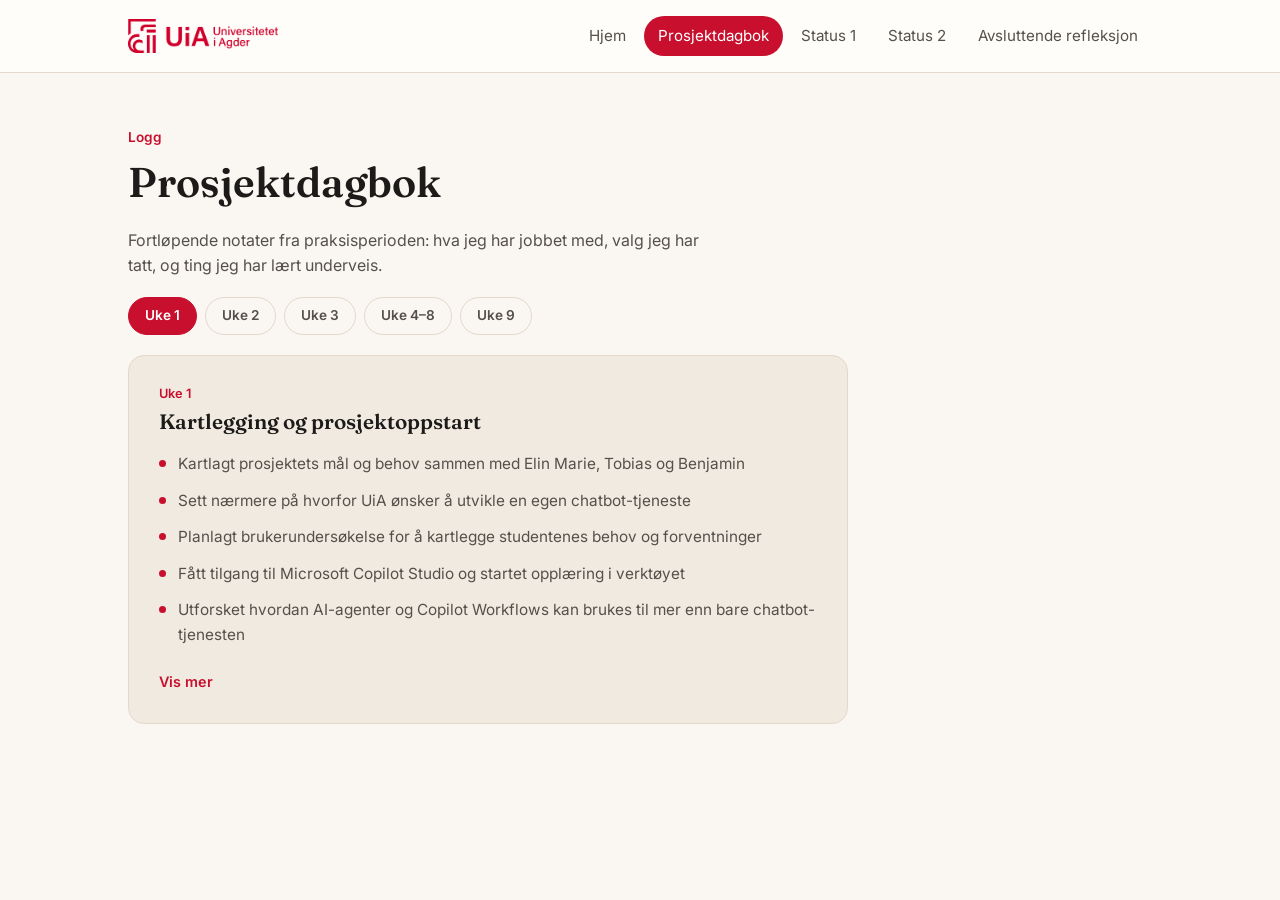
==== dagbok.html @ 5c8a00c5 "Del opp siden i flere filer, legg til uke 4–8 og Power Automate-logo" ====
<!DOCTYPE html>
<html lang="no">
<head>
<meta charset="UTF-8">
<meta name="viewport" content="width=device-width, initial-scale=1.0">
<title>Prosjektdagbok &mdash; Praksis hos UiA</title>
<link rel="stylesheet" href="css/style.css">
</head>
<body>

<header>
  <div class="header-inner">
    <a href="index.html" class="logo-lockup" aria-label="Til forsiden">
      <img class="logo-mark logo-mark-full" src="images/uia-logo.png" alt="Universitetet i Agder">
    </a>
    <button class="menu-toggle" id="menuToggle" aria-label="Åpne meny" aria-expanded="false"><span></span></button>
    <nav class="primary" id="primaryNav">
      <a href="index.html">Hjem</a>
      <a href="dagbok.html" class="active" aria-current="page">Prosjektdagbok</a>
      <a href="status-1.html">Status 1</a>
      <a href="status-2.html">Status 2</a>
      <a href="refleksjon.html">Avsluttende refleksjon</a>
    </nav>
  </div>
</header>

<main class="wrap">
  <div class="page-header">
    <div class="kicker">Logg</div>
    <h1>Prosjektdagbok</h1>
    <p>Fortløpende notater fra praksisperioden: hva jeg har jobbet med, valg jeg har tatt, og ting jeg har lært underveis.</p>
    <nav class="week-nav">
      <a href="#uke-1" class="week-nav-item active" data-week="uke-1">Uke 1</a>
      <a href="#uke-2" class="week-nav-item" data-week="uke-2">Uke 2</a>
      <a href="#uke-3" class="week-nav-item" data-week="uke-3">Uke 3</a>
      <a href="#uke-4-8" class="week-nav-item" data-week="uke-4-8">Uke 4–8</a>
      <a href="#uke-9" class="week-nav-item" data-week="uke-9">Uke 9</a>
    </nav>
  </div>
  <section class="block" style="border-top:none; padding-top:0;">
    <div class="task-card journal-card week-panel active" id="uke-1">
      <div class="kicker" style="margin-bottom:6px;">Uke 1</div>
      <h3 style="font-family:'Fraunces',serif; font-size:1.3rem; margin-bottom:16px;">Kartlegging og prosjektoppstart</h3>
      <ul class="goal-list" style="margin-bottom:22px;">
        <li>Kartlagt prosjektets mål og behov sammen med Elin Marie, Tobias og Benjamin</li>
        <li>Sett nærmere på hvorfor UiA ønsker å utvikle en egen chatbot-tjeneste</li>
        <li>Planlagt brukerundersøkelse for å kartlegge studentenes behov og forventninger</li>
        <li>Fått tilgang til Microsoft Copilot Studio og startet opplæring i verktøyet</li>
        <li>Utforsket hvordan AI-agenter og Copilot Workflows kan brukes til mer enn bare chatbot-tjenesten</li>
      </ul>
      <div class="journal-toggle">
        <button type="button" class="journal-open-btn">Vis mer</button>
        <div class="journal-more">
          <p>Denne uken har i hovedsak vært preget av oppstart, kartlegging og det å få en felles forståelse av hva vi ønsker å utvikle. Jeg hadde et møte sammen med Elin Marie, Tobias og Benjamin hvor vi gikk gjennom prosjektet, behovet for tjenesten og hvilke muligheter vi ser for videre utvikling.</p>
          <p>Bakgrunnen for prosjektet er blant annet en studentundersøkelse som UiA tidligere har gjennomført, hvor det har kommet frem et behov for å gjøre det enklere for studenter og andre brukere å finne informasjon på universitetets nettsider. Jeg skal sette meg nærmere inn i resultatene fra denne undersøkelsen, men ønsker også å gjennomføre en egen brukerundersøkelse. Tanken er å gjøre denne så enkel og tilgjengelig som mulig, blant annet gjennom oppslag på campus og deling i relevante Facebook-grupper og Discord-kanaler. På den måten kan vi få bedre innsikt i hva brukerne faktisk trenger, uten å gjøre undersøkelsen til en stor belastning i en allerede travel studiehverdag.</p>
          <p>Vi diskuterte også hvordan UiA ønsker å være en aktør som ligger langt fremme innen KI-utvikling, og så på hvordan andre universiteter har forsøkt å løse lignende behov. I flere tilfeller har utviklingen blitt satt ut til eksterne aktører, noe som gjør det interessant å undersøke hvilke muligheter UiA selv har til å utvikle og videreutvikle slike løsninger.</p>
          <p>Jeg har denne uken også fått tilgang til Microsoft Copilot Studio og Azure, som er verktøyene vi skal arbeide videre med. En viktig del av starten blir derfor å sette meg inn i hvordan verktøyene fungerer gjennom opplæringsmateriell og praktisk testing. Jeg ønsker å forstå mulighetene og begrensningene i verktøyet før jeg begynner å utvikle konkrete løsninger.</p>
          <p>Under møtet fikk vi også demonstrert hvordan AI-agenter kan brukes til andre oppgaver enn selve chatbot-tjenesten. Vi så blant annet hvordan en agent kunne booke et møterom, invitere riktige personer og skrive en møtebeskrivelse basert på en enkel prompt. Dette gjorde det tydelig at prosjektet kan ha flere mulige bruksområder enn vi først hadde tenkt.</p>
          <p>Siden prosjektet fortsatt er i en tidlig fase, har jeg fått relativt frie tøyler til å utforske ulike muligheter. Dersom jeg oppdager andre nyttige bruksområder for Copilot eller Workflows underveis, er det derfor ønskelig at jeg undersøker disse nærmere og vurderer om de kan være relevante for UiA.</p>
          <p>En viktig refleksjon jeg tar med meg fra denne første uken, er hvor viktig det er å kartlegge behovet før man begynner å bygge løsningen. Dette er noe jeg kjenner igjen fra tidligere fag innen blant annet prosjektledelse, objektorientert utvikling og design. Det er lett å begynne å utvikle fordi man har en idé om hva man ønsker å lage, men dersom man ikke først forstår problemet, brukerne og mulighetene man har tilgjengelig, risikerer man å bruke mye tid på å utvikle noe som ikke faktisk løser det riktige problemet. Derfor kommer behovskartlegging og utforskning til å være et viktig fokus for meg i starten av prosjektet.</p>
          <button type="button" class="journal-close-btn">Vis mindre</button>
        </div>
      </div>
    </div>

    <div class="task-card journal-card week-panel" id="uke-2">
      <div class="kicker" style="margin-bottom:6px;">Uke 2</div>
      <h3 style="font-family:'Fraunces',serif; font-size:1.3rem; margin-bottom:16px;">Utforsking av Copilot Studio og brukerbehov</h3>
      <ul class="goal-list" style="margin-bottom:22px;">
        <li>Utforsket flere muligheter i Microsoft Copilot Studio gjennom kurs og videoer</li>
        <li>Sett nærmere på hvordan flows og agenter kan kobles sammen med verktøy og automatiseringer</li>
        <li>Evaluert hvor godt agenten svarer, og om den håndterer sensitiv informasjon trygt</li>
        <li>Sendt ut en brukerundersøkelse til studenter og ansatte</li>
        <li>Sammenlignet UiAs nettsider med andre norske universiteter sine KI-tjenester</li>
      </ul>
      <div class="journal-toggle">
        <button type="button" class="journal-open-btn">Vis mer</button>
        <div class="journal-more">
          <p>Denne uken har jeg videre utforsket mulighetene i Microsoft Copilot Studio. Jeg har fulgt Microsoft-kurs og sett relevante YouTube-videoer for å få en bedre forståelse av verktøyene og funksjonene i plattformen.</p>
          <p>Jeg har særlig sett nærmere på flows og agenter, og hvordan disse kan kobles sammen med ulike verktøy og automatiseringer. Dette gjør det mulig å utvikle funksjoner som ikke er tilgjengelige som vanlige innstillinger eller innebygde funksjoner i Copilot Studio.</p>
          <p>Vi opplever at agenten allerede kan besvare mange spørsmål fra studenter og ansatte. Derfor har vi arbeidet med å evaluere hvor godt den svarer på ulike henvendelser, om den håndterer sensitiv informasjon på en trygg måte, og om det finnes risiko for at den deler informasjon den ikke burde dele.</p>
          <p>Mot slutten av dagen laget jeg også en brukerundersøkelse som ble sendt ut til studenter og ansatte ved universitetet. Målet er å få bedre innsikt i hvilke behov brukerne faktisk har, og hva de forventer av en slik chatbot.</p>
          <p>I starten av dagen undersøkte jeg nettsidene til flere andre norske universiteter for å se om de hadde en lignende KI-tjeneste. Sammenlignet med disse fremstår UiAs nettsider som godt utviklet og oversiktlige. Flere av de andre nettstedene inneholder mye informasjon og tilbyr mange ulike løsninger, men det kan være vanskelig å finne frem fordi brukeren må navigere gjennom mange lenker. UiA har derfor et godt utgangspunkt for å bruke en chatbot som kan gjøre det enda enklere for studenter, ansatte og eksterne brukere å finne riktig informasjon.</p>
          <button type="button" class="journal-close-btn">Vis mindre</button>
        </div>
      </div>
    </div>

    <div class="task-card journal-card week-panel" id="uke-3">
      <div class="kicker" style="margin-bottom:6px;">Uke 3</div>
      <h3 style="font-family:'Fraunces',serif; font-size:1.3rem; margin-bottom:16px;">Analyse av brukerundersøkelsen og teknisk videreutvikling</h3>
      <ul class="goal-list" style="margin-bottom:22px;">
        <li>Analysert resultatene fra brukerundersøkelsen og brukt dem til å forme tjenesten videre</li>
        <li>Filmet en statusvideo sammen med kollegene</li>
        <li>Startet teknisk arbeid med en flow som skal oppsummere samtaler og opprette saker automatisk</li>
        <li>Fortsatte evalueringen av agenten, med fokus på mulige sikkerhetshull</li>
      </ul>
      <div class="journal-toggle">
        <button type="button" class="journal-open-btn">Vis mer</button>
        <div class="journal-more">
          <p>Denne uken brukte jeg tid på å analysere resultatene fra brukerundersøkelsen og forme tjenesten ut fra dataene vi samlet inn. Et funn som overrasket oss, var at mange hadde en positiv holdning til en chatbot. Den positive holdningen kan muligens henge sammen med den raske utviklingen innen KI-agenter de siste årene.</p>
          <p>Jeg filmet også en statusvideo sammen med kollegene mine. I tillegg startet jeg på det tekniske arbeidet med å lage en flow og utvikle en funksjon for KI-agenten. Målet er at agenten skal kunne oppsummere samtalen med brukeren og automatisk opprette en sak når den ikke klarer å løse henvendelsen selv.</p>
          <p>Jeg brukte mye tid på dette arbeidet, og jeg undersøker fortsatt om funksjonen er mulig å gjennomføre innenfor rammene av Copilot Studio. Det er derfor fortsatt usikkert om dette er noe agenten kan gjøre, eller om det krever en annen teknisk løsning.</p>
          <p>Videre fortsatte jeg med evalueringen av agenten, med fokus på å avdekke eventuelle sikkerhetshull.</p>
          <button type="button" class="journal-close-btn">Vis mindre</button>
        </div>
      </div>
    </div>

    <div class="task-card journal-card week-panel" id="uke-4-8">
      <div class="kicker" style="margin-bottom:6px;">Uke 4–8</div>
      <h3 style="font-family:'Fraunces',serif; font-size:1.3rem; margin-bottom:16px;">Prioriteringer, kunnskapskilder og samarbeid på tvers</h3>
      <ul class="goal-list" style="margin-bottom:22px;">
        <li>Skrotet funksjonen for oppsummering og videresending av samtaler til UiA-hjelp etter en ny prioritering</li>
        <li>Tatt kontakt med personvernombudet for å gjennomføre en ROS-analyse før publisering til testing</li>
        <li>Automatisert konvertering og sortering av kunnskapskilder til Word-filer med et skript laget med Claude</li>
        <li>Brukt Power Automate og Copilot flows i arbeidet med funksjonen jeg forsøkte å utvikle</li>
        <li>Møtt en annen avdeling på UiA som har en lignende løsning, og sammenlignet de to prosjektene</li>
      </ul>
      <div class="journal-toggle">
        <button type="button" class="journal-open-btn">Vis mer</button>
        <div class="journal-more">
          <p>Det har vært travelt de siste ukene, og jeg har derfor glemt å legge inn jevnlige oppdateringer. Jeg slår derfor sammen de siste ukene og oppsummerer arbeidet mitt.</p>
          <p>Det går veldig bra med prosjektet. Jeg har fått mye tillit og frihet til å styre arbeidsdagene mine slik jeg selv ønsker, noe som har gjort at jeg har kunnet jobbe ganske selvstendig med ulike deler av løsningen.</p>
          <p>De siste ukene har jeg blant annet jobbet med å utvikle en funksjon som skulle oppsummere samtaler der AI-agenten ikke klarte å løse studentens spørsmål, og deretter sende oppsummeringen videre til UiA-hjelp på vegne av studenten. Til dette brukte jeg Power Automate og Copilot flows. Vi fant imidlertid ut at dette ikke var en funksjon vi burde prioritere. Det krevde også en del administrative tilganger for å kunne gjennomføres, så vi valgte å skrote ideen.</p>
          <p>Vi opplever nå at hovedløsningen begynner å bli klar for publisering til testing. Jeg har derfor tatt kontakt med personvernombudet, og neste uke skal vi ha et møte for å gjennomføre en ROS-analyse.</p>
          <p>En annen større oppgave har vært å samle og strukturere kunnskapskilder som lå spredt på ulike steder. Disse måtte konverteres til Word-filer og lastes opp til et SharePoint-bibliotek. Dette var i utgangspunktet en svært tidkrevende og manuell prosess, så jeg automatiserte arbeidet ved å lage et skript med Claude. Skriptet konverterer og organiserer dokumentene automatisk i kategoriserte mapper. Det eneste som gjenstår nå, er å laste dokumentene opp til SharePoint.</p>
          <p>I løpet av høstferien oppdaget vi at en annen avdeling på UiA allerede hadde utviklet en lignende løsning. Jeg gjorde derfor litt research, fant ut hvem som hadde utviklet den, og arrangerte et møte for å bli bedre kjent med prosjektet deres. Vi ga dem også tilgang til å teste vår løsning, slik at vi kunne sammenligne de to prosjektene.</p>
          <p>Løsningen de har, er en ferdig utviklet tjeneste som UiA kjøper fra en ekstern leverandør. Dette gjorde at vi begynte å diskutere om det kunne være interessant å undersøke hvordan en tilsvarende tjeneste kunne utvikles og driftes internt. Samtidig viser dette hvor viktig kommunikasjon mellom avdelinger er. Her har to forskjellige avdelinger i praksis jobbet med svært like løsninger uten å vite om hverandres arbeid. Vi kan derfor ha brukt betydelig tid på å utvikle noe som kanskje ikke vil bli tatt i bruk, fordi det allerede finnes en løsning som dekker mye av det samme behovet.</p>
          <button type="button" class="journal-close-btn">Vis mindre</button>
        </div>
      </div>
    </div>

    <div class="task-card journal-card week-panel" id="uke-9">
      <div class="kicker" style="margin-bottom:6px;">Uke 9</div>
      <h3 style="font-family:'Fraunces',serif; font-size:1.15rem; margin-bottom:8px; color: var(--ink-soft);">Kommer snart</h3>
      <p style="margin-bottom:0;">Innholdet legges til fortløpende etter hvert som ting endres og prosjektet utvikler seg.</p>
    </div>
  </section>
</main>

<script src="js/main.js"></script>

</body>
</html>
---- css/style.css ----
@import url('https://fonts.googleapis.com/css2?family=Fraunces:opsz,wght@9..144,400;9..144,500;9..144,600;9..144,700&family=Inter:wght@400;500;600;700&display=swap');

:root{
  --red: #C8102E;
  --red-deep: #8F0B21;
  --ink: #1C1B1A;
  --ink-soft: #55504B;
  --bg: #FAF7F2;
  --panel: #F1EAE0;
  --line: #E2D9CB;
  --cream: #FFFDF9;
  --max: 1080px;
}

*{ box-sizing: border-box; }
html{ scroll-behavior: smooth; }
body{
  margin:0;
  background: var(--bg);
  color: var(--ink);
  font-family: 'Inter', -apple-system, sans-serif;
  font-size: 16px;
  line-height: 1.6;
  -webkit-font-smoothing: antialiased;
}
h1,h2,h3{
  font-family: 'Fraunces', serif;
  font-weight: 600;
  line-height: 1.15;
  margin: 0 0 .5em;
  color: var(--ink);
}
p{ margin: 0 0 1em; color: var(--ink-soft); max-width: 62ch; }
a{ color: inherit; }
img{ max-width:100%; display:block; }
.wrap{ max-width: var(--max); margin: 0 auto; padding: 0 28px; }

/* focus visibility */
a:focus-visible, button:focus-visible{
  outline: 2px solid var(--red);
  outline-offset: 3px;
}

/* ---------- Header ---------- */
header{
  position: sticky; top:0; z-index: 40;
  background: var(--cream);
  border-bottom: 1px solid var(--line);
}
.header-inner{
  display:flex; align-items:center; justify-content:space-between;
  padding: 16px 28px;
  max-width: var(--max); margin:0 auto;
}
.logo-lockup{ display:flex; align-items:center; gap:12px; text-decoration:none; }
.logo-mark{ height:32px; width:auto; flex:0 0 auto; }
.logo-mark-full{ height:34px; }
.logo-text{ font-family:'Fraunces', serif; font-weight:600; font-size:1.05rem; color:var(--ink); letter-spacing:.01em; }
.logo-text span{ color: var(--red); }

nav.primary{ display:flex; gap: 4px; }
nav.primary a{
  text-decoration:none;
  color: var(--ink-soft);
  font-size:.95rem;
  padding: 8px 14px;
  border-radius: 999px;
  transition: background .15s ease, color .15s ease;
  cursor:pointer;
}
nav.primary a:hover{ background: var(--panel); color: var(--ink); }
nav.primary a.active{ background: var(--red); color:#fff; }

.menu-toggle{
  display:none;
  background:none; border:1px solid var(--line); border-radius:8px;
  width:40px; height:40px; cursor:pointer;
  align-items:center; justify-content:center;
}
.menu-toggle span, .menu-toggle span::before, .menu-toggle span::after{
  content:''; display:block; width:18px; height:2px; background: var(--ink);
  position:relative; transition: transform .2s ease, opacity .2s ease;
}
.menu-toggle span::before{ position:absolute; top:-6px; }
.menu-toggle span::after{ position:absolute; top:6px; }

@media (max-width: 760px){
  nav.primary{
    position:absolute; top: 100%; left:0; right:0;
    background: var(--cream);
    border-bottom: 1px solid var(--line);
    flex-direction:column; padding: 8px 20px 16px;
    display:none;
  }
  nav.primary.open{ display:flex; }
  nav.primary a{ padding: 12px 8px; border-radius:6px; }
  .menu-toggle{ display:flex; }
}

/* ---------- Hero ---------- */
.hero{
  padding: 72px 0 56px;
  position: relative;
  overflow:hidden;
}
.hero::before{
  content:'';
  position:absolute; right:-120px; top:-160px;
  width:420px; height:420px; border-radius:50%;
  background: radial-gradient(circle at 30% 30%, rgba(200,16,46,.10), rgba(200,16,46,0) 70%);
  pointer-events:none;
}
.hero-grid{
  display:grid;
  grid-template-columns: 1.1fr .9fr;
  gap: 48px;
  align-items:center;
}
.eyebrow-line{
  display:flex; align-items:center; gap:10px;
  color: var(--red); font-weight:600; font-size:.85rem;
  margin-bottom: 18px;
}
.eyebrow-line::before{ content:''; width:22px; height:2px; background: var(--red); display:block; }
.hero h1{ font-size: clamp(2.1rem, 4.2vw, 3.1rem); max-width: 14ch; }
.hero .role{ font-size:1.1rem; color: var(--red-deep); font-weight:600; margin-bottom:14px; font-family:'Fraunces',serif;}
.hero p.lead{ font-size:1.05rem; max-width:46ch; }

.progress-track{ margin-top:22px; max-width:46ch; }
.progress-label{ font-size:.85rem; font-weight:600; color: var(--ink-soft); margin-bottom:8px; }
.progress-bar{ height:8px; border-radius:999px; background: var(--panel); border:1px solid var(--line); overflow:hidden; }
.progress-fill{ height:100%; border-radius:999px; background: var(--red); }

.photo-swap{
  position:relative;
  border-radius: 18px;
  overflow:hidden;
  width: 300px;
  height: 380px;
  box-shadow: 0 20px 45px -20px rgba(28,27,26,.35);
  border: 1px solid var(--line);
}
.hero-side{ display:flex; flex-direction:column; align-items:center; gap:16px; }
.social-row{ display:flex; align-items:center; justify-content:center; gap:20px; }
.social-row a{
  display:flex; align-items:center; justify-content:center;
  opacity:.85; transition: opacity .15s ease, transform .15s ease;
}
.social-row a:hover{ opacity:1; transform: translateY(-2px); }
.social-row img{ height:30px; width:auto; object-fit:contain; display:block; }
.photo-swap img{
  position:absolute; inset:0; width:100%; height:100%; object-fit:cover;
  opacity:0; transition: opacity .5s ease;
}
.photo-swap img.active{ opacity:1; }
.photo-dots{ position:absolute; bottom:14px; left:50%; transform:translateX(-50%); display:flex; gap:8px; }
.photo-dots button{
  width:9px; height:9px; border-radius:50%; border:none; background:rgba(255,255,255,.55);
  cursor:pointer; padding:0;
}
.photo-dots button.active{ background:#fff; box-shadow: 0 0 0 2px rgba(200,16,46,.7); }

/* ---------- Sections ---------- */
section.block{ padding: 56px 0; border-top: 1px solid var(--line); }
section.block .kicker{
  font-size:.8rem; font-weight:600; color: var(--red); text-transform:none;
  margin-bottom:10px;
}
.two-col{ display:grid; grid-template-columns: .8fr 1.2fr; gap: 44px; }
.two-col h2{ font-size: 1.7rem; }

.task-card{
  background: var(--panel);
  border: 1px solid var(--line);
  border-radius: 16px;
  padding: 28px 30px;
}
.task-card p{ color: var(--ink); max-width: 68ch; }
.task-card p:last-child{ margin-bottom:0; }
.journal-card{ max-width: 720px; }

.week-nav{ display:flex; gap:8px; margin-top:18px; flex-wrap:wrap; }
.week-nav-item{
  font-size:.85rem; font-weight:600; padding:7px 16px; border-radius:999px;
  border: 1px solid var(--line); text-decoration:none; color: var(--ink-soft);
  transition: background .15s ease, color .15s ease;
  background: transparent; cursor:pointer;
}
.week-nav-item.active{ background: var(--red); border-color: var(--red); color:#fff; }
.week-nav-item.disabled{ color:#b6afa6; cursor:default; }

.week-panel{ display:none; }
.week-panel.active{ display:block; }

.journal-open-btn, .journal-close-btn{
  list-style:none; cursor:pointer;
  color: var(--red); font-weight:600; font-size:.9rem;
  display:inline-block; margin-top:4px;
  background:none; border:none; padding:0; font-family:inherit;
}
.journal-more{ margin-top:16px; display:none; }
.journal-more p:last-child{ margin-bottom:0; }
.journal-more .journal-close-btn{ margin-top:16px; }
.journal-toggle.is-open .journal-more{ display:block; }
.journal-toggle.is-open .journal-open-btn{ display:none; }

.goal-list{ list-style:none; margin: 18px 0 0; padding:0; display:grid; gap:12px; }
.goal-list li{
  display:flex; gap:12px; align-items:flex-start;
  color: var(--ink-soft); font-size:.96rem;
}
.goal-list li::before{
  content:''; width:7px; height:7px; border-radius:50%; background: var(--red);
  margin-top:8px; flex:0 0 auto;
}

/* ---------- Footer / partners ---------- */
footer{ border-top: 1px solid var(--line); padding: 40px 0 50px; }
.partner-row{ display:flex; align-items:center; gap:36px; flex-wrap:wrap; opacity:.9; }
.partner-badge{ display:flex; align-items:center; gap:10px; font-family:'Fraunces',serif; font-weight:600; color: var(--ink-soft); }
.partner-badge .dot{ width:10px; height:10px; border-radius:50%; background: var(--red); }
.partner-logo{ height:32px; width:auto; }
.partner-logo-hjelp{ height:22px; }
.partner-logo-copilot{ height:46px; }
.partner-logo-azure{ height:28px; }
.partner-logo-automate{ height:28px; }
.partner-logo-claude{ height:22px; }
.partner-logo-chatgpt{ height:44px; }
.tools-kicker{ color: var(--red); font-weight:600; font-size:.8rem; margin-bottom:14px; }
footer .fine{ margin-top:28px; font-size:.85rem; color:#8b857e; }

/* ---------- Sub pages (journal/status/reflection) ---------- */
.page-header{ padding: 54px 0 20px; }
.page-header .kicker{ color:var(--red); font-weight:600; font-size:.85rem; margin-bottom:10px; }
.page-header h1{ font-size: clamp(1.9rem, 3.4vw, 2.6rem); max-width: 20ch; }
.page-header p{ max-width: 60ch; }

.empty-state{
  border: 1px dashed var(--line);
  background: var(--cream);
  border-radius: 16px;
  padding: 48px 34px;
  text-align:left;
  max-width: 620px;
}
.empty-state .mark{
  width:38px; height:38px; border-radius:10px;
  background: var(--panel);
  display:flex; align-items:center; justify-content:center;
  margin-bottom:18px;
  color: var(--red); font-family:'Fraunces',serif; font-weight:600;
}
.empty-state h3{ font-size:1.15rem; margin-bottom:8px; }
.empty-state p{ margin-bottom:0; font-size:.95rem; }

/* ---------- Status 1: byggeklosser og monitor ---------- */
.step-grid{
  display:grid; grid-template-columns: repeat(3, 1fr); gap:20px;
  margin-top:8px;
}
.step-card{
  background: var(--panel); border:1px solid var(--line); border-radius:16px;
  padding:26px 24px;
}
.step-icon{
  width:44px; height:44px; border-radius:12px; background: var(--red);
  display:flex; align-items:center; justify-content:center; margin-bottom:16px;
}
.step-card h3{ font-size:1.05rem; margin-bottom:6px; }
.step-card p{ font-size:.92rem; margin-bottom:0; }

.monitor-card{
  background: var(--cream); border:1px solid var(--line); border-radius:16px;
  padding:30px 32px; margin-top:26px; max-width:620px;
}
.monitor-head{ display:flex; align-items:center; gap:14px; margin-bottom:24px; }
.monitor-icon{
  width:44px; height:44px; border-radius:12px; background: var(--red);
  display:flex; align-items:center; justify-content:center; flex:0 0 auto;
}
.monitor-title{ font-family:'Fraunces',serif; font-weight:600; font-size:1.05rem; }
.monitor-sub{ font-size:.85rem; color: var(--ink-soft); }
.monitor-row{ margin-bottom:18px; }
.monitor-row:last-of-type{ margin-bottom:0; }
.monitor-row-top{
  display:flex; align-items:baseline; gap:10px; margin-bottom:8px;
  font-size:.9rem;
}
.monitor-row-top .name{ color: var(--ink); font-weight:600; }
.monitor-row-top .meta{ color: var(--ink-soft); font-size:.8rem; margin-right:auto; }
.monitor-row-top .score{ color: var(--red-deep); font-weight:700; font-family:'Fraunces',serif; }
.monitor-note{ margin-top:22px; margin-bottom:0; font-size:.8rem; color:#8b857e; }

@media (max-width: 760px){
  .step-grid{ grid-template-columns:1fr; }
}

.interview-figure{ margin:20px 0 0; max-width:300px; }
.interview-video{
  width:100%; border-radius:16px; border:1px solid var(--line);
  box-shadow: 0 20px 45px -20px rgba(28,27,26,.35); display:block; background:#000;
}
.interview-figure figcaption{ margin-top:10px; font-size:.85rem; color: var(--ink-soft); text-align:center; }

.screenshot-figure{ margin:24px 0 0; max-width:640px; }
.screenshot-figure img{
  width:100%; border-radius:12px; border:1px solid var(--line);
  box-shadow: 0 12px 30px -18px rgba(28,27,26,.35); display:block;
}
.screenshot-figure figcaption{ margin-top:10px; font-size:.85rem; color: var(--ink-soft); }
.screenshot-figure.small{ max-width:220px; }

.split-row{ display:grid; grid-template-columns: 1.2fr .8fr; gap:40px; align-items:start; }
.text-block-divider{ margin-top:32px; padding-top:32px; border-top:1px solid var(--line); }
.split-media .interview-figure{ max-width:100%; margin:16px 0 0; }
@media (max-width: 860px){
  .split-row{ grid-template-columns:1fr; }
}


@media (max-width: 860px){
  .hero-grid{ grid-template-columns:1fr; }
  .hero-side{ order:-1; align-items:center; }
  .two-col{ grid-template-columns:1fr; }
}
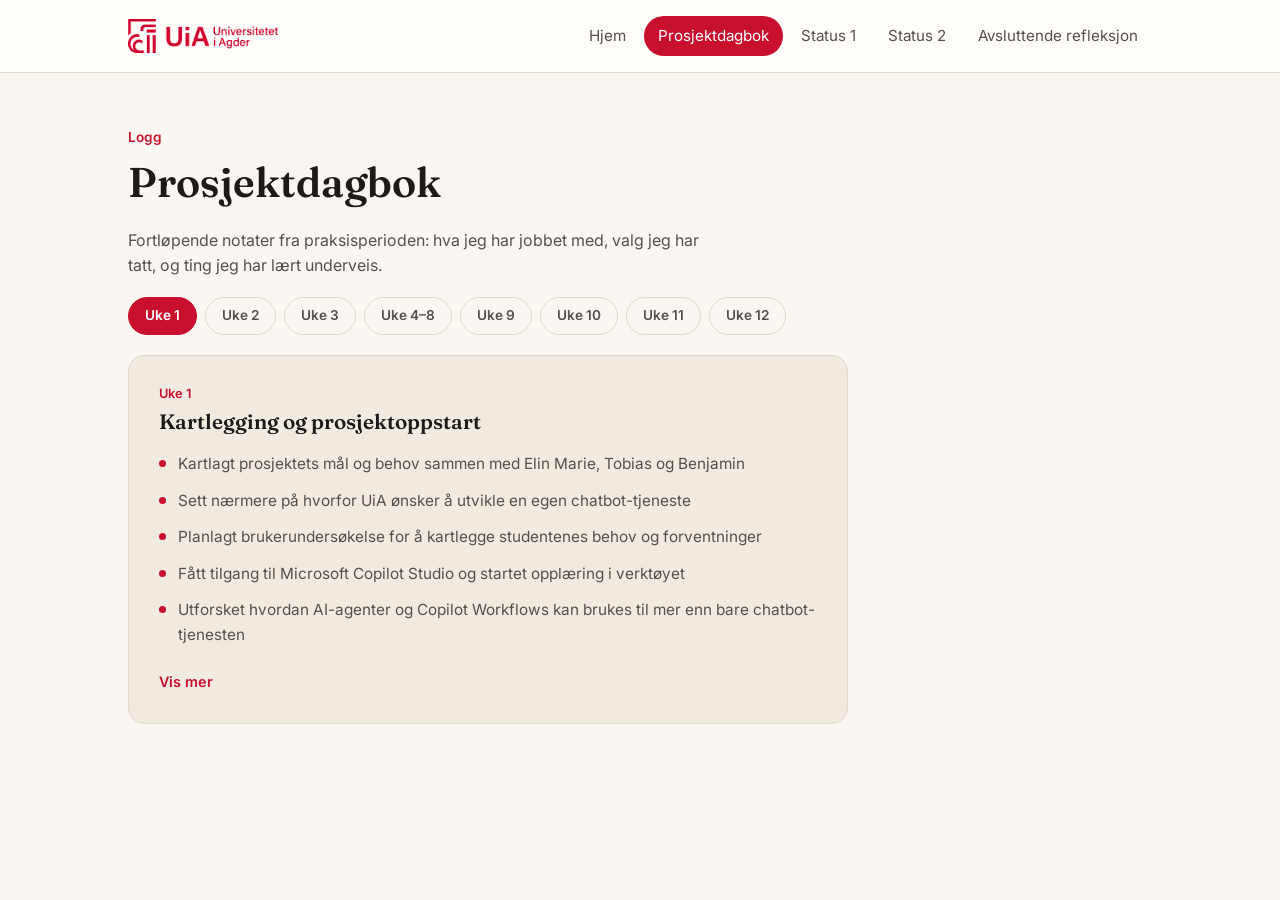
==== commit 52b4f0f8: "Legg til uke 9-11 i dagboken, skriv Status 2 og oppdater fremdrift Co-Authored-By: Claude Opus 5.5 <" ====
--- a/dagbok.html
+++ b/dagbok.html
@@ -35,6 +35,9 @@
       <a href="#uke-3" class="week-nav-item" data-week="uke-3">Uke 3</a>
       <a href="#uke-4-8" class="week-nav-item" data-week="uke-4-8">Uke 4–8</a>
       <a href="#uke-9" class="week-nav-item" data-week="uke-9">Uke 9</a>
+      <a href="#uke-10" class="week-nav-item" data-week="uke-10">Uke 10</a>
+      <a href="#uke-11" class="week-nav-item" data-week="uke-11">Uke 11</a>
+      <a href="#uke-12" class="week-nav-item" data-week="uke-12">Uke 12</a>
     </nav>
   </div>
   <section class="block" style="border-top:none; padding-top:0;">
@@ -134,8 +137,68 @@
 
     <div class="task-card journal-card week-panel" id="uke-9">
       <div class="kicker" style="margin-bottom:6px;">Uke 9</div>
+      <h3 style="font-family:'Fraunces',serif; font-size:1.3rem; margin-bottom:16px;">Demoside og forberedelser til en testversjon</h3>
+      <ul class="goal-list" style="margin-bottom:22px;">
+        <li>Satt meg enda bedre inn i hvordan modellen bak agenten fungerer</li>
+        <li>Jobbet med å få en demoside av agenten til å fungere</li>
+        <li>Forberedt publisering av en testversjon</li>
+        <li>Feilsøkt et problem som viste seg å ligge hos Microsoft</li>
+      </ul>
+      <div class="journal-toggle">
+        <button type="button" class="journal-open-btn">Vis mer</button>
+        <div class="journal-more">
+          <p>Denne uken brukte jeg mye tid på å forstå modellen enda bedre, og på å få en demoside av agenten til å fungere. Demosiden er et viktig steg i forberedelsene til å publisere en testversjon, slik at flere kan prøve løsningen.</p>
+          <p>Underveis støtte jeg på et problem som gjorde at demosiden ikke fungerte som den skulle. Jeg brukte mye tid på feilsøking før jeg fant ut at feilen lå hos Microsoft, og ikke i vårt eget oppsett. Problemet løste seg mot slutten av dagen.</p>
+          <button type="button" class="journal-close-btn">Vis mindre</button>
+        </div>
+      </div>
+    </div>
+
+    <div class="task-card journal-card week-panel" id="uke-10">
+      <div class="kicker" style="margin-bottom:6px;">Uke 10</div>
+      <h3 style="font-family:'Fraunces',serif; font-size:1.3rem; margin-bottom:16px;">ROS-analyse og Microsofts innebygde innholdsfilter</h3>
+      <ul class="goal-list" style="margin-bottom:22px;">
+        <li>Gjennomført en ROS-analyse sammen med personvernansvarlig</li>
+        <li>Fått en rekke tilbakemeldinger og blitt bevisst på sikkerhetsforhold jeg ikke hadde tenkt på</li>
+        <li>Oppdaget at agenten nekter å svare på spørsmål om vold, seksualitet og lignende temaer</li>
+        <li>Funnet ut at Microsofts innebygde innholdsfilter går foran mine egne instruksjoner</li>
+      </ul>
+      <div class="journal-toggle">
+        <button type="button" class="journal-open-btn">Vis mer</button>
+        <div class="journal-more">
+          <p>Denne uken gjennomførte jeg en ROS-analyse (risiko- og sårbarhetsanalyse) sammen med personvernansvarlig. Vi fikk en rekke nyttige tilbakemeldinger, og jeg ble bevisst på flere sikkerhetsmessige forhold jeg ikke hadde tenkt på tidligere.</p>
+          <p>Under testingen oppdaget jeg også at agenten nekter å svare på spørsmål som handler om vold, seksualitet og lignende temaer. Dette skjedde til tross for at jeg allerede hadde spesifisert i instruksjonene hvordan den skulle håndtere slike spørsmål.</p>
+          <p>Da jeg undersøkte dette nærmere, fant jeg ut at agenten ikke fulgte instruksjonene mine fordi innholdsfilteret som Microsoft automatisk bygger inn i agenten, går foran dem. Dette er en begrensning i plattformen som jeg ikke kan komme rundt, og som vi må ta hensyn til i det videre arbeidet.</p>
+          <button type="button" class="journal-close-btn">Vis mindre</button>
+        </div>
+      </div>
+    </div>
+
+    <div class="task-card journal-card week-panel" id="uke-11">
+      <div class="kicker" style="margin-bottom:6px;">Uke 11</div>
+      <h3 style="font-family:'Fraunces',serif; font-size:1.3rem; margin-bottom:16px;">Grundigere testing med egne evalueringskriterier</h3>
+      <ul class="goal-list" style="margin-bottom:22px;">
+        <li>Satt i gang grundigere testing basert på ROS-analysen, tilbakemeldingene fra personvernansvarlig og et møte med webutvikleren</li>
+        <li>Kjørt realistiske, generelle spørsmål uavhengig av brukerstatus</li>
+        <li>Testet fire kategorier: studenter, ansatte, gjester og penetrasjonstesting</li>
+        <li>Kjørt omtrent 300–400 testspørsmål i hver kategori</li>
+        <li>Laget egne evalueringskriterier fordi Microsofts innebygde kriterier ikke var gode nok</li>
+      </ul>
+      <div class="journal-toggle">
+        <button type="button" class="journal-open-btn">Vis mer</button>
+        <div class="journal-more">
+          <p>Med bakgrunn i tilbakemeldingene fra personvernansvarlig, ROS-analysen og et møte med webutvikleren satte jeg i gang arbeidet med å teste løsningen enda grundigere.</p>
+          <p>Til å begynne med kjørte jeg en runde med realistiske, generelle spørsmål, uavhengig av hvem brukeren er. Deretter delte jeg testingen inn i fire kategorier: studenter, ansatte, gjester og penetrasjonstesting. I hver kategori kjørte jeg omtrent 300 til 400 testspørsmål.</p>
+          <p>Etter hvert oppdaget jeg at Microsofts innebygde evalueringskriterier ikke var gode nok til å måle det jeg faktisk var ute etter. Jeg laget derfor mine egne kriterier og evaluerte agenten ut fra disse.</p>
+          <button type="button" class="journal-close-btn">Vis mindre</button>
+        </div>
+      </div>
+    </div>
+
+    <div class="task-card journal-card week-panel" id="uke-12">
+      <div class="kicker" style="margin-bottom:6px;">Uke 12</div>
       <h3 style="font-family:'Fraunces',serif; font-size:1.15rem; margin-bottom:8px; color: var(--ink-soft);">Kommer snart</h3>
-      <p style="margin-bottom:0;">Innholdet legges til fortløpende etter hvert som ting endres og prosjektet utvikler seg.</p>
+      <p style="margin-bottom:0;">Innholdet legges til fortløpende etter hvert som ting endres og prosjektet utvikler seg. En oppsummering av de siste ukene finner du i <a href="status-2.html">Status 2</a>.</p>
     </div>
   </section>
 </main>
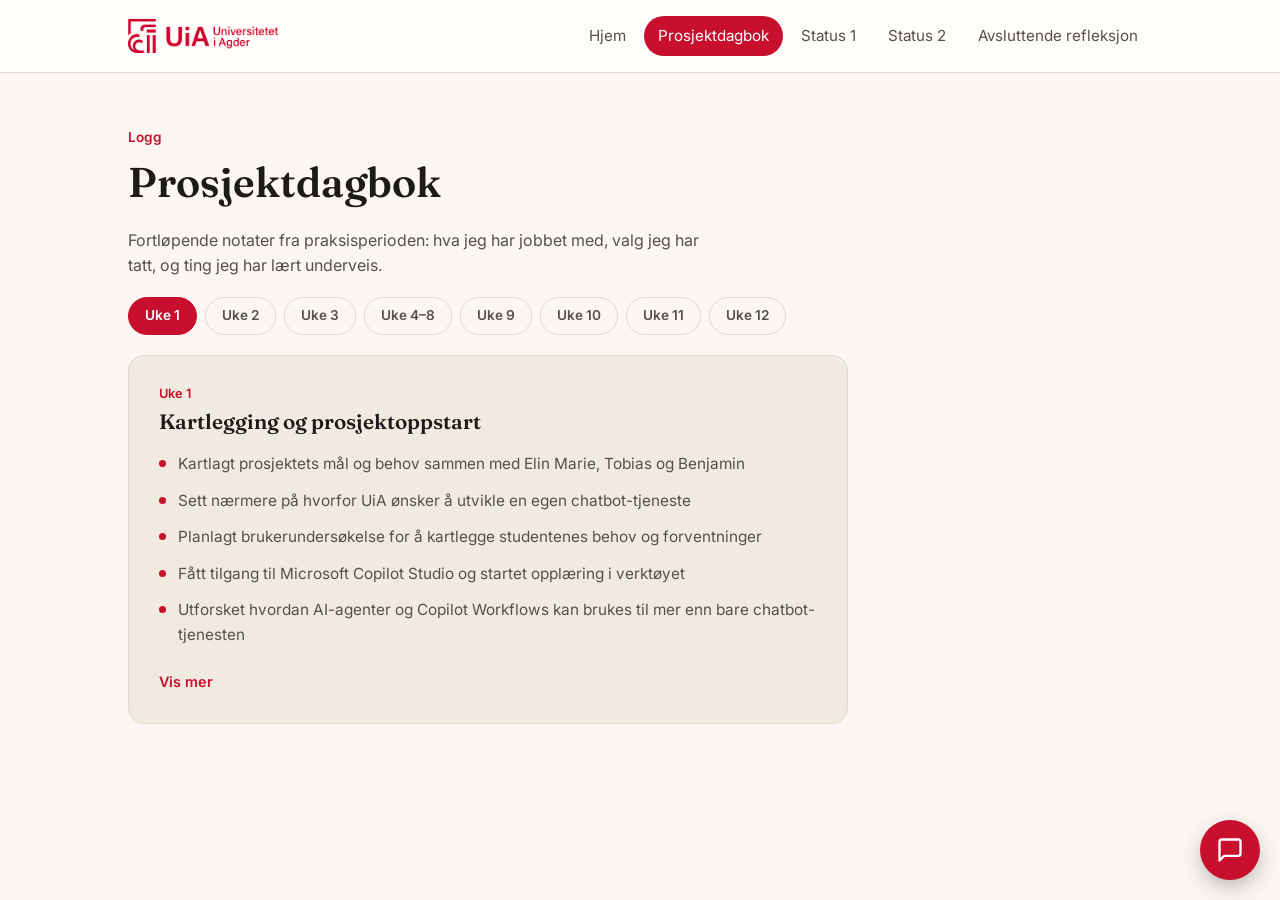
==== commit 848c86a3: "Legg til chatboble for UiA Assistenten på alle sider" ====
--- a/dagbok.html
+++ b/dagbok.html
@@ -204,6 +204,7 @@
 </main>
 
 <script src="js/main.js"></script>
+<script src="js/uia-chat.js"></script>
 
 </body>
 </html>
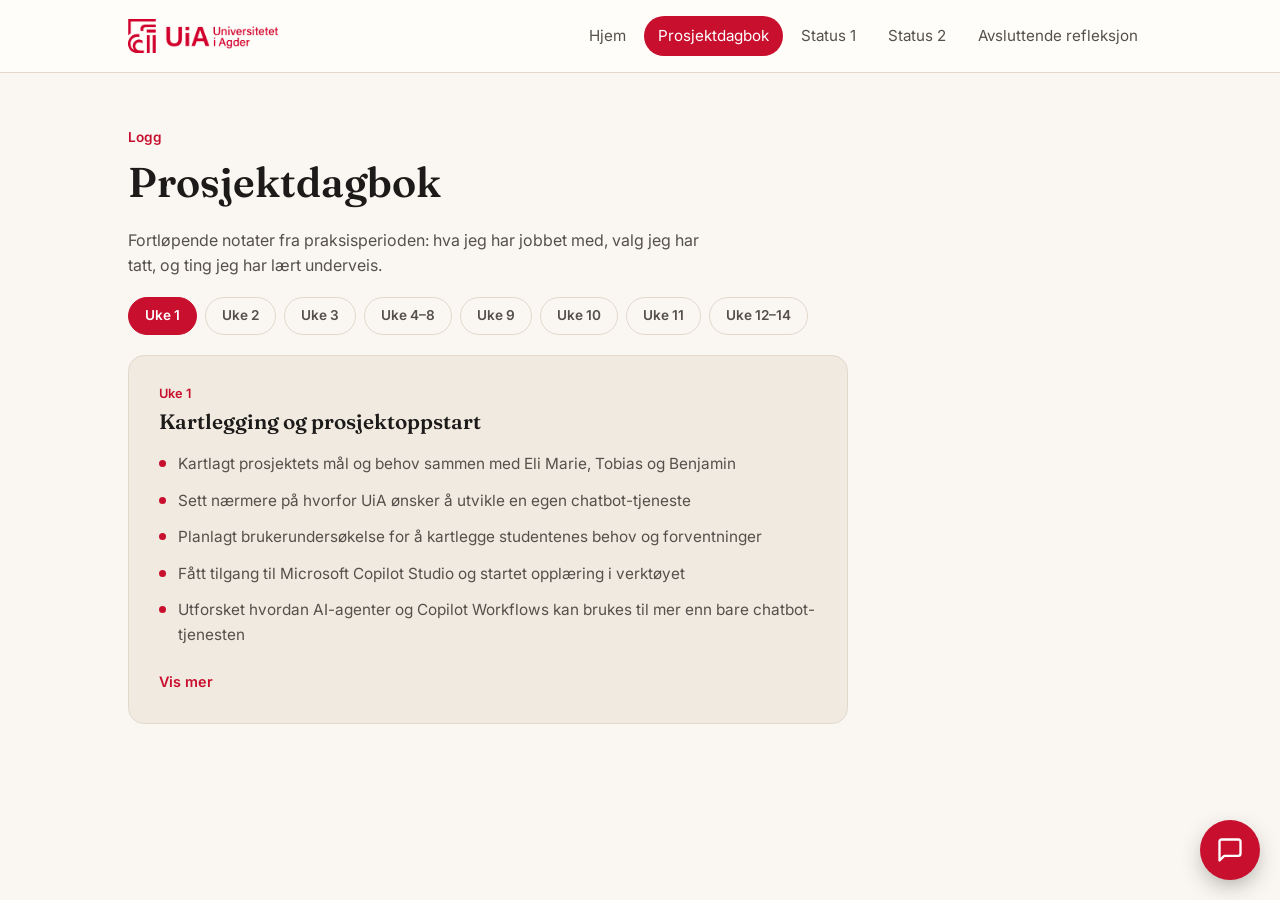
==== commit b4393a82: "Status 2, og div mindre endringer Legg til uke 12-14 og evalueringsresultater, oppdater Status 2 og " ====
--- a/dagbok.html
+++ b/dagbok.html
@@ -37,7 +37,7 @@
       <a href="#uke-9" class="week-nav-item" data-week="uke-9">Uke 9</a>
       <a href="#uke-10" class="week-nav-item" data-week="uke-10">Uke 10</a>
       <a href="#uke-11" class="week-nav-item" data-week="uke-11">Uke 11</a>
-      <a href="#uke-12" class="week-nav-item" data-week="uke-12">Uke 12</a>
+      <a href="#uke-12-14" class="week-nav-item" data-week="uke-12-14">Uke 12–14</a>
     </nav>
   </div>
   <section class="block" style="border-top:none; padding-top:0;">
@@ -45,7 +45,7 @@
       <div class="kicker" style="margin-bottom:6px;">Uke 1</div>
       <h3 style="font-family:'Fraunces',serif; font-size:1.3rem; margin-bottom:16px;">Kartlegging og prosjektoppstart</h3>
       <ul class="goal-list" style="margin-bottom:22px;">
-        <li>Kartlagt prosjektets mål og behov sammen med Elin Marie, Tobias og Benjamin</li>
+        <li>Kartlagt prosjektets mål og behov sammen med Eli Marie, Tobias og Benjamin</li>
         <li>Sett nærmere på hvorfor UiA ønsker å utvikle en egen chatbot-tjeneste</li>
         <li>Planlagt brukerundersøkelse for å kartlegge studentenes behov og forventninger</li>
         <li>Fått tilgang til Microsoft Copilot Studio og startet opplæring i verktøyet</li>
@@ -54,13 +54,9 @@
       <div class="journal-toggle">
         <button type="button" class="journal-open-btn">Vis mer</button>
         <div class="journal-more">
-          <p>Denne uken har i hovedsak vært preget av oppstart, kartlegging og det å få en felles forståelse av hva vi ønsker å utvikle. Jeg hadde et møte sammen med Elin Marie, Tobias og Benjamin hvor vi gikk gjennom prosjektet, behovet for tjenesten og hvilke muligheter vi ser for videre utvikling.</p>
-          <p>Bakgrunnen for prosjektet er blant annet en studentundersøkelse som UiA tidligere har gjennomført, hvor det har kommet frem et behov for å gjøre det enklere for studenter og andre brukere å finne informasjon på universitetets nettsider. Jeg skal sette meg nærmere inn i resultatene fra denne undersøkelsen, men ønsker også å gjennomføre en egen brukerundersøkelse. Tanken er å gjøre denne så enkel og tilgjengelig som mulig, blant annet gjennom oppslag på campus og deling i relevante Facebook-grupper og Discord-kanaler. På den måten kan vi få bedre innsikt i hva brukerne faktisk trenger, uten å gjøre undersøkelsen til en stor belastning i en allerede travel studiehverdag.</p>
-          <p>Vi diskuterte også hvordan UiA ønsker å være en aktør som ligger langt fremme innen KI-utvikling, og så på hvordan andre universiteter har forsøkt å løse lignende behov. I flere tilfeller har utviklingen blitt satt ut til eksterne aktører, noe som gjør det interessant å undersøke hvilke muligheter UiA selv har til å utvikle og videreutvikle slike løsninger.</p>
-          <p>Jeg har denne uken også fått tilgang til Microsoft Copilot Studio og Azure, som er verktøyene vi skal arbeide videre med. En viktig del av starten blir derfor å sette meg inn i hvordan verktøyene fungerer gjennom opplæringsmateriell og praktisk testing. Jeg ønsker å forstå mulighetene og begrensningene i verktøyet før jeg begynner å utvikle konkrete løsninger.</p>
-          <p>Under møtet fikk vi også demonstrert hvordan AI-agenter kan brukes til andre oppgaver enn selve chatbot-tjenesten. Vi så blant annet hvordan en agent kunne booke et møterom, invitere riktige personer og skrive en møtebeskrivelse basert på en enkel prompt. Dette gjorde det tydelig at prosjektet kan ha flere mulige bruksområder enn vi først hadde tenkt.</p>
-          <p>Siden prosjektet fortsatt er i en tidlig fase, har jeg fått relativt frie tøyler til å utforske ulike muligheter. Dersom jeg oppdager andre nyttige bruksområder for Copilot eller Workflows underveis, er det derfor ønskelig at jeg undersøker disse nærmere og vurderer om de kan være relevante for UiA.</p>
-          <p>En viktig refleksjon jeg tar med meg fra denne første uken, er hvor viktig det er å kartlegge behovet før man begynner å bygge løsningen. Dette er noe jeg kjenner igjen fra tidligere fag innen blant annet prosjektledelse, objektorientert utvikling og design. Det er lett å begynne å utvikle fordi man har en idé om hva man ønsker å lage, men dersom man ikke først forstår problemet, brukerne og mulighetene man har tilgjengelig, risikerer man å bruke mye tid på å utvikle noe som ikke faktisk løser det riktige problemet. Derfor kommer behovskartlegging og utforskning til å være et viktig fokus for meg i starten av prosjektet.</p>
+          <p>Denne uken gikk til oppstart og kartlegging. Jeg hadde et møte med Eli Marie, Tobias og Benjamin, der vi gikk gjennom prosjektet og behovet for tjenesten. En tidligere studentundersøkelse ved UiA viser at det bør bli enklere å finne informasjon på nettsidene. Jeg planlegger også en egen, enkel brukerundersøkelse, som skal deles gjennom oppslag på campus, Facebook-grupper og Discord-kanaler.</p>
+          <p>Vi så på hvordan andre universiteter har løst lignende behov, ofte med eksterne aktører. I møtet fikk vi også se hvordan en agent kan booke et møterom, invitere riktige personer og skrive en møtebeskrivelse ut fra en enkel prompt. Jeg fikk tilgang til Copilot Studio og Azure, og begynte å sette meg inn i verktøyene. Jeg har relativt frie tøyler til å utforske andre bruksområder underveis.</p>
+          <p>Det viktigste jeg tar med meg fra uken, er at vi må kartlegge behovet før vi begynner å bygge.</p>
           <button type="button" class="journal-close-btn">Vis mindre</button>
         </div>
       </div>
@@ -114,8 +110,8 @@
       <div class="kicker" style="margin-bottom:6px;">Uke 4–8</div>
       <h3 style="font-family:'Fraunces',serif; font-size:1.3rem; margin-bottom:16px;">Prioriteringer, kunnskapskilder og samarbeid på tvers</h3>
       <ul class="goal-list" style="margin-bottom:22px;">
-        <li>Skrotet funksjonen for oppsummering og videresending av samtaler til UiA-hjelp etter en ny prioritering</li>
-        <li>Tatt kontakt med personvernombudet for å gjennomføre en ROS-analyse før publisering til testing</li>
+        <li>Skrotet funksjonen for oppsummering og videresending av samtaler til UiA Hjelp etter en ny prioritering</li>
+        <li>Tatt kontakt med personvernansvarlig for å gjennomføre en ROS-analyse før publisering til testing</li>
         <li>Automatisert konvertering og sortering av kunnskapskilder til Word-filer med et skript laget med Claude</li>
         <li>Brukt Power Automate og Copilot flows i arbeidet med funksjonen jeg forsøkte å utvikle</li>
         <li>Møtt en annen avdeling på UiA som har en lignende løsning, og sammenlignet de to prosjektene</li>
@@ -125,8 +121,8 @@
         <div class="journal-more">
           <p>Det har vært travelt de siste ukene, og jeg har derfor glemt å legge inn jevnlige oppdateringer. Jeg slår derfor sammen de siste ukene og oppsummerer arbeidet mitt.</p>
           <p>Det går veldig bra med prosjektet. Jeg har fått mye tillit og frihet til å styre arbeidsdagene mine slik jeg selv ønsker, noe som har gjort at jeg har kunnet jobbe ganske selvstendig med ulike deler av løsningen.</p>
-          <p>De siste ukene har jeg blant annet jobbet med å utvikle en funksjon som skulle oppsummere samtaler der AI-agenten ikke klarte å løse studentens spørsmål, og deretter sende oppsummeringen videre til UiA-hjelp på vegne av studenten. Til dette brukte jeg Power Automate og Copilot flows. Vi fant imidlertid ut at dette ikke var en funksjon vi burde prioritere. Det krevde også en del administrative tilganger for å kunne gjennomføres, så vi valgte å skrote ideen.</p>
-          <p>Vi opplever nå at hovedløsningen begynner å bli klar for publisering til testing. Jeg har derfor tatt kontakt med personvernombudet, og neste uke skal vi ha et møte for å gjennomføre en ROS-analyse.</p>
+          <p>De siste ukene har jeg blant annet jobbet med å utvikle en funksjon som skulle oppsummere samtaler der AI-agenten ikke klarte å løse studentens spørsmål, og deretter sende oppsummeringen videre til UiA Hjelp på vegne av studenten. Til dette brukte jeg Power Automate og Copilot flows. Vi fant imidlertid ut at dette ikke var en funksjon vi burde prioritere. Det krevde også en del administrative tilganger for å kunne gjennomføres, så vi valgte å skrote ideen.</p>
+          <p>Vi opplever nå at hovedløsningen begynner å bli klar for publisering til testing. Jeg har derfor tatt kontakt med personvernansvarlig, og neste uke skal vi ha et møte for å gjennomføre en ROS-analyse.</p>
           <p>En annen større oppgave har vært å samle og strukturere kunnskapskilder som lå spredt på ulike steder. Disse måtte konverteres til Word-filer og lastes opp til et SharePoint-bibliotek. Dette var i utgangspunktet en svært tidkrevende og manuell prosess, så jeg automatiserte arbeidet ved å lage et skript med Claude. Skriptet konverterer og organiserer dokumentene automatisk i kategoriserte mapper. Det eneste som gjenstår nå, er å laste dokumentene opp til SharePoint.</p>
           <p>I løpet av høstferien oppdaget vi at en annen avdeling på UiA allerede hadde utviklet en lignende løsning. Jeg gjorde derfor litt research, fant ut hvem som hadde utviklet den, og arrangerte et møte for å bli bedre kjent med prosjektet deres. Vi ga dem også tilgang til å teste vår løsning, slik at vi kunne sammenligne de to prosjektene.</p>
           <p>Løsningen de har, er en ferdig utviklet tjeneste som UiA kjøper fra en ekstern leverandør. Dette gjorde at vi begynte å diskutere om det kunne være interessant å undersøke hvordan en tilsvarende tjeneste kunne utvikles og driftes internt. Samtidig viser dette hvor viktig kommunikasjon mellom avdelinger er. Her har to forskjellige avdelinger i praksis jobbet med svært like løsninger uten å vite om hverandres arbeid. Vi kan derfor ha brukt betydelig tid på å utvikle noe som kanskje ikke vil bli tatt i bruk, fordi det allerede finnes en løsning som dekker mye av det samme behovet.</p>
@@ -180,25 +176,46 @@
       <ul class="goal-list" style="margin-bottom:22px;">
         <li>Satt i gang grundigere testing basert på ROS-analysen, tilbakemeldingene fra personvernansvarlig og et møte med webutvikleren</li>
         <li>Kjørt realistiske, generelle spørsmål uavhengig av brukerstatus</li>
-        <li>Testet fire kategorier: studenter, ansatte, gjester og penetrasjonstesting</li>
-        <li>Kjørt omtrent 300–400 testspørsmål i hver kategori</li>
+        <li>Testet fire områder: studenter, ansatte, gjester og sikkerhet</li>
+        <li>Kjørt 360 testtilfeller for studenter, 200 for ansatte, 300 for gjester og 400 for sikkerhet</li>
         <li>Laget egne evalueringskriterier fordi Microsofts innebygde kriterier ikke var gode nok</li>
       </ul>
       <div class="journal-toggle">
         <button type="button" class="journal-open-btn">Vis mer</button>
         <div class="journal-more">
           <p>Med bakgrunn i tilbakemeldingene fra personvernansvarlig, ROS-analysen og et møte med webutvikleren satte jeg i gang arbeidet med å teste løsningen enda grundigere.</p>
-          <p>Til å begynne med kjørte jeg en runde med realistiske, generelle spørsmål, uavhengig av hvem brukeren er. Deretter delte jeg testingen inn i fire kategorier: studenter, ansatte, gjester og penetrasjonstesting. I hver kategori kjørte jeg omtrent 300 til 400 testspørsmål.</p>
+          <p>Til å begynne med kjørte jeg en runde med realistiske, generelle spørsmål, uavhengig av hvem brukeren er. Deretter delte jeg testingen inn i fire områder: studenter, ansatte, gjester og sikkerhet. Jeg kjørte 360 testtilfeller for studenter, 200 for ansatte, 300 for gjester og 400 for sikkerhet.</p>
           <p>Etter hvert oppdaget jeg at Microsofts innebygde evalueringskriterier ikke var gode nok til å måle det jeg faktisk var ute etter. Jeg laget derfor mine egne kriterier og evaluerte agenten ut fra disse.</p>
           <button type="button" class="journal-close-btn">Vis mindre</button>
         </div>
       </div>
     </div>
 
-    <div class="task-card journal-card week-panel" id="uke-12">
-      <div class="kicker" style="margin-bottom:6px;">Uke 12</div>
-      <h3 style="font-family:'Fraunces',serif; font-size:1.15rem; margin-bottom:8px; color: var(--ink-soft);">Kommer snart</h3>
-      <p style="margin-bottom:0;">Innholdet legges til fortløpende etter hvert som ting endres og prosjektet utvikler seg. En oppsummering av de siste ukene finner du i <a href="status-2.html">Status 2</a>.</p>
+    <div class="task-card journal-card journal-card-wide week-panel" id="uke-12-14">
+      <div class="kicker" style="margin-bottom:6px;">Uke 12–14</div>
+      <h3 style="font-family:'Fraunces',serif; font-size:1.3rem; margin-bottom:16px;">Evaluering av agenten</h3>
+      <div class="split-row split-row-even">
+        <div class="split-text">
+          <p>De siste ukene har jeg jobbet med å evaluere AI-agenten vi har utviklet for UiA Hjelp i Microsoft Copilot Studio. Agenten skal svare studenter, ansatte og gjester på spørsmål om UiA.</p>
+          <p>Jeg har testet agenten med 1 460 testtilfeller fordelt på fem områder: ansatte, gjester (nye studenter og søkere), studenter, sikkerhet og studieråd. Testene dekket alt fra vanlige spørsmål om eksamen og innlogging til forsøk på manipulasjon, spørsmål om personopplysninger og ladede spørsmål om studievalg.</p>
+          <p>Gjennomgangen viste at testverktøyet ofte markerte riktige avslag som feil. Jeg vurderte derfor de feilmarkerte svarene manuelt for å skille falske positiver fra reelle svakheter. Etter gjennomgangen besto agenten mellom 95 og 99 prosent av testene i alle brukergrupper.</p>
+          <p>På bakgrunn av funnene har jeg justert agentens instruksjoner, blant annet om språk, forklarte avslag og hvordan den skal gi råd om studievalg. Jeg endret også interne konfigurasjoner gjennom topics, slik at færre svar ble stoppet av innholdsfilteret og agenten kunne svare bedre. Jeg har også dokumentert gjenstående svakheter, deriblant tre kritiske sikkerhetsfunn som må rettes før publisering.</p>
+        </div>
+        <div class="split-media">
+          <figure class="screenshot-figure">
+            <img src="images/evaluering-testomfang.png" alt="Oversikt over testene: 200 for ansatte, 300 for gjester, 360 for studenter, 400 for sikkerhet og 200 for studieråd, med tre testmetoder: Answer quality, samtalekvalitet og egendefinerte kriterier.">
+            <figcaption>Slik har agenten blitt testet</figcaption>
+          </figure>
+          <figure class="screenshot-figure">
+            <img src="images/evaluering-avslag.png" alt="Søylediagram som sammenligner resultat fra testverktøyet og etter manuell gjennomgang: ansatte 69 og 98 prosent, gjester 90 og 99, studenter 94 og 95, sikkerhet 13 og 98, studieråd 92 og 98.">
+            <figcaption>Mange rapporterte feil er riktige avslag</figcaption>
+          </figure>
+          <figure class="screenshot-figure">
+            <img src="images/evaluering-innholdsfilter.png" alt="Stablet søylediagram over fire testkjøringer: svar stoppet av innholdsfilteret falt fra 68 til 6 av 100, og fullstendige svar på legitime spørsmål økte fra 10 til 35.">
+            <figcaption>Agenten håndterer nå avslagene selv</figcaption>
+          </figure>
+        </div>
+      </div>
     </div>
   </section>
 </main>
--- a/css/style.css
+++ b/css/style.css
@@ -34,6 +34,7 @@
 a{ color: inherit; }
 img{ max-width:100%; display:block; }
 .wrap{ max-width: var(--max); margin: 0 auto; padding: 0 28px; }
+.wrap-narrow{ max-width: 880px; }
 
 /* focus visibility */
 a:focus-visible, button:focus-visible{
@@ -178,6 +179,7 @@
 .task-card p{ color: var(--ink); max-width: 68ch; }
 .task-card p:last-child{ margin-bottom:0; }
 .journal-card{ max-width: 720px; }
+.journal-card-wide{ max-width: none; }
 
 .week-nav{ display:flex; gap:8px; margin-top:18px; flex-wrap:wrap; }
 .week-nav-item{
@@ -313,6 +315,8 @@
 .split-row{ display:grid; grid-template-columns: 1.2fr .8fr; gap:40px; align-items:start; }
 .text-block-divider{ margin-top:32px; padding-top:32px; border-top:1px solid var(--line); }
 .split-media .interview-figure{ max-width:100%; margin:16px 0 0; }
+.split-row-even{ grid-template-columns: minmax(0,1fr) minmax(0,1fr); }
+.split-media .screenshot-figure:first-child{ margin-top:0; }
 @media (max-width: 860px){
   .split-row{ grid-template-columns:1fr; }
 }
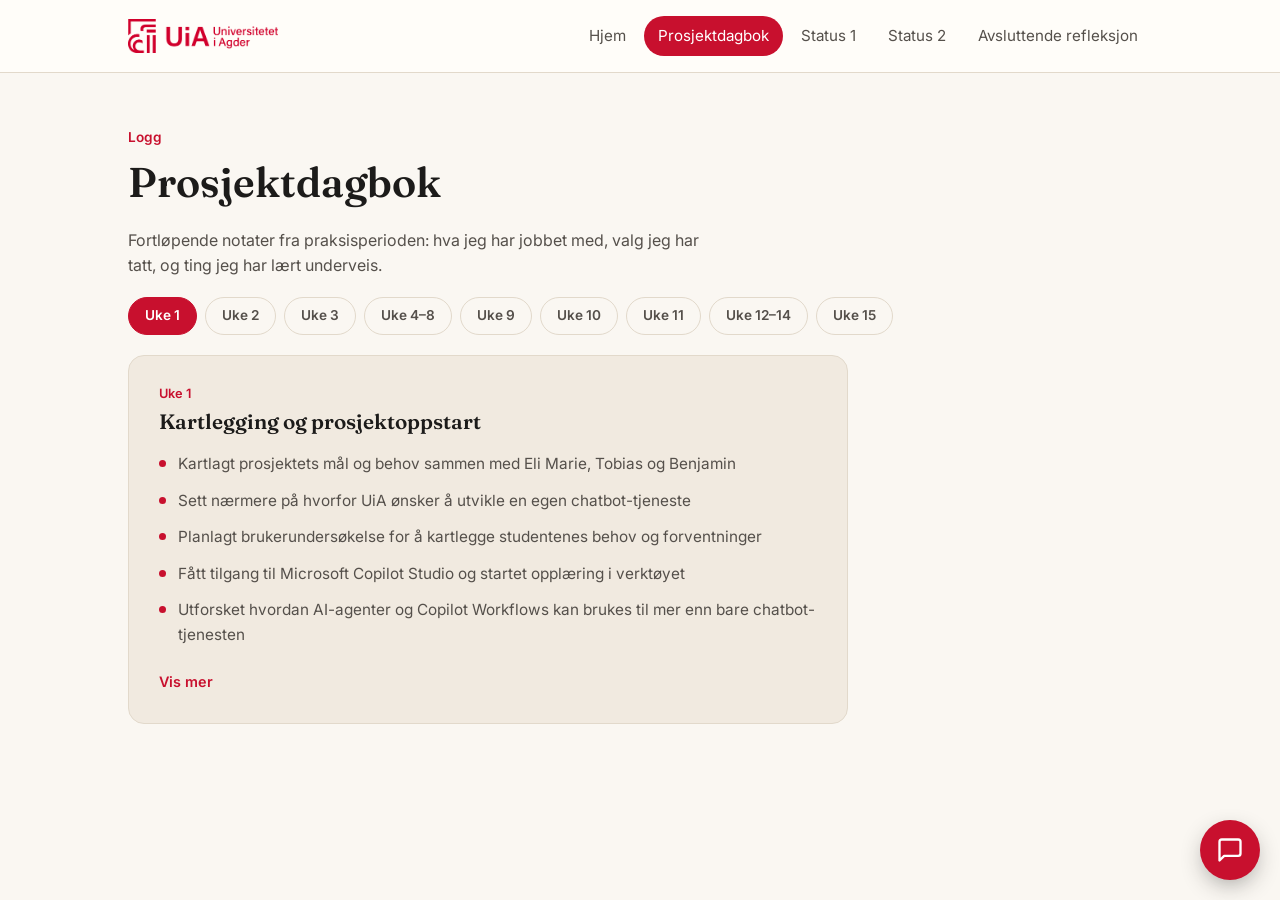
==== commit 653227af: "Legg til uke 15 og avsluttende refleksjon" ====
--- a/dagbok.html
+++ b/dagbok.html
@@ -38,6 +38,7 @@
       <a href="#uke-10" class="week-nav-item" data-week="uke-10">Uke 10</a>
       <a href="#uke-11" class="week-nav-item" data-week="uke-11">Uke 11</a>
       <a href="#uke-12-14" class="week-nav-item" data-week="uke-12-14">Uke 12–14</a>
+      <a href="#uke-15" class="week-nav-item" data-week="uke-15">Uke 15</a>
     </nav>
   </div>
   <section class="block" style="border-top:none; padding-top:0;">
@@ -217,6 +218,17 @@
         </div>
       </div>
     </div>
+
+    <div class="task-card journal-card week-panel" id="uke-15">
+      <div class="kicker" style="margin-bottom:6px;">Uke 15</div>
+      <h3 style="font-family:'Fraunces',serif; font-size:1.3rem; margin-bottom:16px;">Forberedelse til statuspresentasjon</h3>
+      <ul class="goal-list" style="margin-bottom:22px;">
+        <li>Forberedt en presentasjon av prosjektets status for arbeidsgiverne mine</li>
+        <li>Presentasjonen holdes mandag neste uke</li>
+      </ul>
+      <p>Denne uken har jeg ikke jobbet videre med selve agenten. I stedet har jeg forberedt en presentasjon for arbeidsgiverne mine, der jeg skal vise hvor langt prosjektet har kommet. Presentasjonen holdes mandag neste uke, og jeg ser frem til å høre hva de tenker.</p>
+      <p>Jeg håper at en godkjenning fra dem kan gi kommunikasjonsavdelingen større tro på prosjektet, og at det kan åpne for begrenset testing av agenten på nettsiden.</p>
+    </div>
   </section>
 </main>
 
